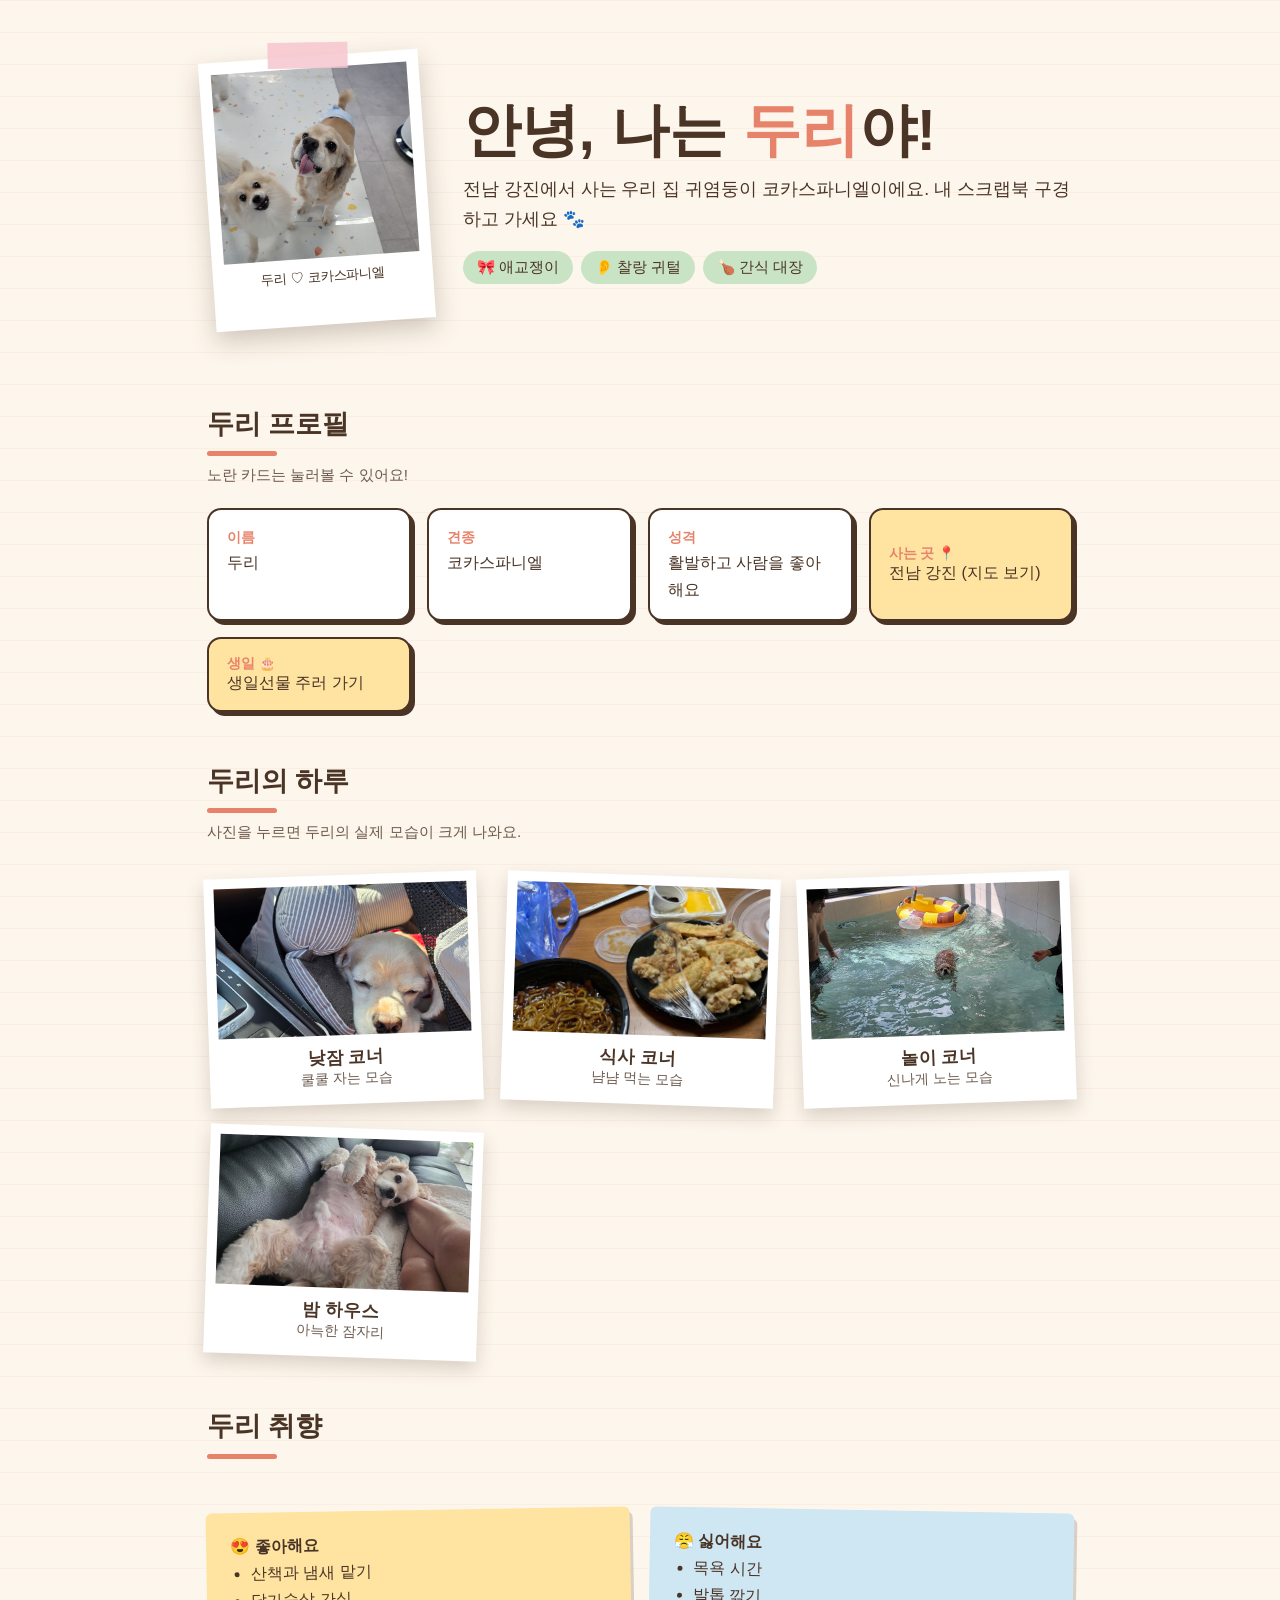
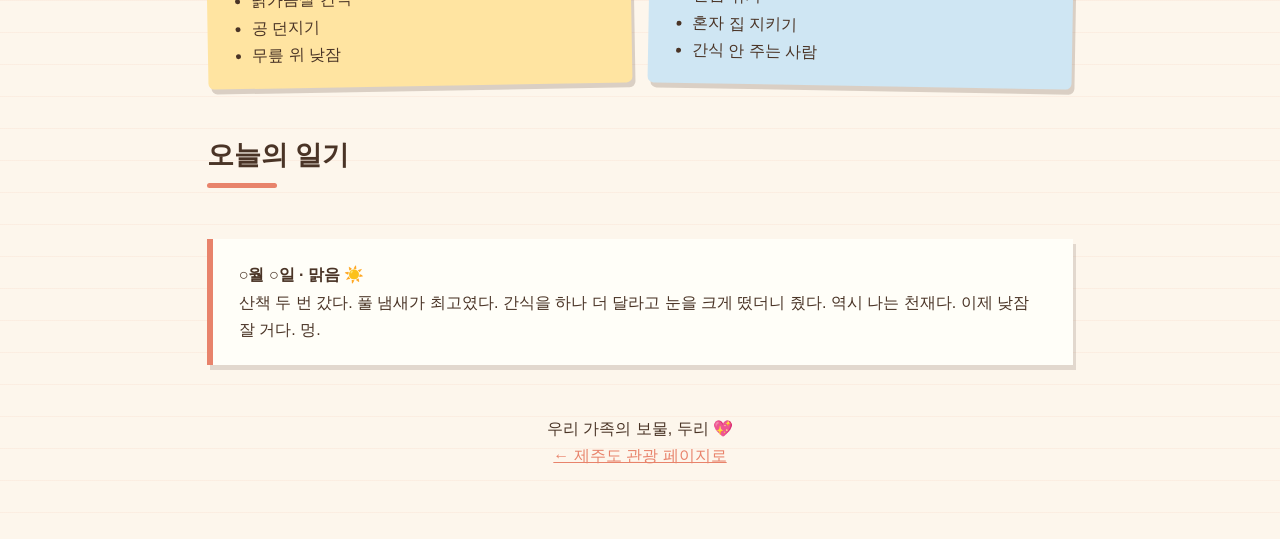
==== duri.html @ 3264d4a4 "Add Duri page with photos" ====
<!DOCTYPE html>
<html lang="ko">
<head>
<meta charset="UTF-8">
<meta name="viewport" content="width=device-width, initial-scale=1">
<title>두리의 스크랩북 🐾</title>
<style>
  :root {
    --paper: #fdf6ec;
    --ink: #4a3426;
    --accent: #e8836b;
    --sky: #cfe6f3;
    --leaf: #c9e4c5;
    --sun: #ffe4a1;
    --rose: #f7c6cf;
  }
  * { box-sizing: border-box; margin: 0; padding: 0; }
  html { scroll-behavior: smooth; }
  body {
    font-family: "Jua", "Malgun Gothic", "Apple SD Gothic Neo", sans-serif;
    color: var(--ink); background: var(--paper); line-height: 1.7;
    background-image: linear-gradient(rgba(232,131,107,.08) 1px, transparent 1px);
    background-size: 100% 32px;
  }
  .wrap { max-width: 1020px; margin: 0 auto; padding: 0 6vw; }

  /* 상단 */
  .top { padding: 56px 0 30px; display: grid; grid-template-columns: 220px 1fr; gap: 36px; align-items: center; }
  .polaroid {
    background: #fff; padding: 12px 12px 36px; box-shadow: 0 10px 24px rgba(74,52,38,.25);
    transform: rotate(-4deg); text-align: center; position: relative;
  }
  .polaroid::before { content: ""; position: absolute; top: -14px; left: 50%; width: 80px; height: 26px; margin-left: -40px; background: rgba(247,198,207,.85); transform: rotate(3deg); }
  .polaroid .pic { height: 190px; background: var(--sun); display: flex; align-items: center; justify-content: center; font-size: 5.5rem; background-size: cover; background-position: center; }
  .polaroid small { display: block; margin-top: 8px; }
  .top h1 { font-size: clamp(2.2rem, 7vw, 3.6rem); line-height: 1.2; }
  .top h1 em { color: var(--accent); font-style: normal; }
  .top p { margin-top: 10px; font-size: 1.1rem; }
  .chips { margin-top: 16px; display: flex; flex-wrap: wrap; gap: 8px; }
  .chip { padding: 4px 14px; border-radius: 999px; background: var(--leaf); font-size: .92rem; }

  h2 { font-size: 1.7rem; margin: 46px 0 6px; }
  h2::after { content: ""; display: block; width: 70px; height: 5px; margin-top: 4px; background: var(--accent); border-radius: 3px; }
  .sub { margin-bottom: 20px; font-size: .95rem; opacity: .8; }

  /* 프로필 */
  .facts { display: grid; grid-template-columns: repeat(auto-fit, minmax(190px, 1fr)); gap: 16px; }
  .fact { background: #fff; border-radius: 14px; padding: 16px 18px; border: 2px solid var(--ink); box-shadow: 4px 4px 0 var(--ink); font-family: inherit; text-align: left; color: inherit; font-size: 1rem; }
  .fact b { display: block; font-size: .85rem; color: var(--accent); }
  button.fact { cursor: pointer; background: var(--sun); transition: transform .15s; }
  button.fact:hover { transform: translate(-2px, -2px) rotate(-1deg); }

  /* 코너 */
  .corners { display: grid; grid-template-columns: repeat(auto-fit, minmax(210px, 1fr)); gap: 24px; padding-top: 10px; }
  .corner { background: #fff; padding: 10px 10px 16px; box-shadow: 0 8px 18px rgba(74,52,38,.2); cursor: pointer; border: 0; font-family: inherit; color: inherit; text-align: center; transition: transform .2s; }
  .corner:nth-child(odd) { transform: rotate(-2deg); }
  .corner:nth-child(even) { transform: rotate(2deg); }
  .corner:hover { transform: rotate(0) scale(1.05); }
  .corner .pic { height: 150px; display: flex; align-items: center; justify-content: center; font-size: 3.4rem; background-size: cover; background-position: center; }
  .corner:nth-child(1) .pic { background-color: var(--rose); }
  .corner:nth-child(2) .pic { background-color: var(--leaf); }
  .corner:nth-child(3) .pic { background-color: var(--sun); }
  .corner:nth-child(4) .pic { background-color: var(--sky); }
  .corner h3 { margin-top: 10px; font-size: 1.1rem; }
  .corner p { font-size: .88rem; opacity: .8; }

  /* 일기/좋아요 */
  .two { display: grid; grid-template-columns: 1fr 1fr; gap: 18px; }
  .note { padding: 20px 24px; border-radius: 6px; box-shadow: 3px 5px 0 rgba(74,52,38,.2); }
  .note.a { background: var(--sun); transform: rotate(-1deg); }
  .note.b { background: var(--sky); transform: rotate(1deg); }
  .note li { margin-left: 20px; }
  .diary { background: #fffef8; padding: 22px 26px; border-left: 6px solid var(--accent); box-shadow: 3px 5px 0 rgba(74,52,38,.15); }

  footer { text-align: center; padding: 50px 0 70px; }
  footer a { color: var(--accent); text-decoration: underline; }

  /* 팝업 */
  .modal { position: fixed; inset: 0; z-index: 50; display: none; align-items: center; justify-content: center; padding: 16px; background: rgba(74,52,38,.7); }
  .modal.open { display: flex; }
  .mbox { position: relative; width: min(680px, 100%); max-height: 92vh; overflow: auto; background: var(--paper); border-radius: 12px; padding: 24px; animation: pop .25s ease; }
  @keyframes pop { from { transform: scale(.85) rotate(-2deg); opacity: 0; } }
  .close { position: absolute; top: 10px; right: 12px; width: 34px; height: 34px; border: 2px solid var(--ink); border-radius: 50%; background: #fff; cursor: pointer; }
  .mbox h3 { font-size: 1.5rem; margin-bottom: 12px; padding-right: 40px; }
  .mbox img { display: block; width: 100%; border: 10px solid #fff; box-shadow: 0 6px 16px rgba(0,0,0,.25); }
  .mbox iframe { width: 100%; height: 380px; border: 0; }
  .cap { margin-top: 12px; text-align: center; }
  .empty { padding: 40px 18px; text-align: center; border: 3px dashed var(--accent); background: #fff; }
  .empty code { background: var(--sun); padding: 2px 8px; border-radius: 6px; }
  .gifts { display: grid; grid-template-columns: repeat(auto-fit, minmax(110px, 1fr)); gap: 12px; margin: 14px 0; }
  .gift { padding: 14px 6px; border: 2px solid var(--ink); border-radius: 12px; background: #fff; box-shadow: 3px 3px 0 var(--ink); font-family: inherit; font-size: 1rem; cursor: pointer; transition: transform .15s; }
  .gift:hover { transform: translate(-2px, -2px); }
  .gift span { display: block; font-size: 2.2rem; }
  .reaction { min-height: 100px; padding: 16px; background: var(--sun); text-align: center; border-radius: 12px; }
  .reaction .big { display: block; font-size: 3rem; animation: bob 1s ease-in-out infinite; }
  @keyframes bob { 50% { transform: translateY(-8px); } }

  @media (max-width: 640px) {
    .top { grid-template-columns: 1fr; text-align: center; }
    .polaroid { max-width: 220px; margin: 0 auto; }
    .chips { justify-content: center; }
    .two { grid-template-columns: 1fr; }
  }
</style>
</head>
<body>
<div class="wrap">

  <header class="top">
    <div class="polaroid">
      <div class="pic" id="mainpic">🐶</div>
      <small>두리 ♡ 코카스파니엘</small>
    </div>
    <div>
      <h1>안녕, 나는 <em>두리</em>야!</h1>
      <p>전남 강진에서 사는 우리 집 귀염둥이 코카스파니엘이에요. 내 스크랩북 구경하고 가세요 🐾</p>
      <div class="chips"><span class="chip">🎀 애교쟁이</span><span class="chip">👂 찰랑 귀털</span><span class="chip">🍗 간식 대장</span></div>
    </div>
  </header>

  <h2>두리 프로필</h2>
  <p class="sub">노란 카드는 눌러볼 수 있어요!</p>
  <div class="facts">
    <div class="fact"><b>이름</b>두리</div>
    <div class="fact"><b>견종</b>코카스파니엘</div>
    <div class="fact"><b>성격</b>활발하고 사람을 좋아해요</div>
    <button class="fact" onclick="openMap()"><b>사는 곳 📍</b>전남 강진 (지도 보기)</button>
    <button class="fact" onclick="openGift()"><b>생일 🎂</b>생일선물 주러 가기</button>
  </div>

  <h2>두리의 하루</h2>
  <p class="sub">사진을 누르면 두리의 실제 모습이 크게 나와요.</p>
  <div class="corners">
    <button class="corner" onclick="openRoom(0)"><div class="pic">🛏️</div><h3>낮잠 코너</h3><p>쿨쿨 자는 모습</p></button>
    <button class="corner" onclick="openRoom(1)"><div class="pic">🥣</div><h3>식사 코너</h3><p>냠냠 먹는 모습</p></button>
    <button class="corner" onclick="openRoom(2)"><div class="pic">🎾</div><h3>놀이 코너</h3><p>신나게 노는 모습</p></button>
    <button class="corner" onclick="openRoom(3)"><div class="pic">🌙</div><h3>밤 하우스</h3><p>아늑한 잠자리</p></button>
  </div>

  <h2>두리 취향</h2>
  <p class="sub">&nbsp;</p>
  <div class="two">
    <div class="note a"><b>😍 좋아해요</b><ul><li>산책과 냄새 맡기</li><li>닭가슴살 간식</li><li>공 던지기</li><li>무릎 위 낮잠</li></ul></div>
    <div class="note b"><b>😤 싫어해요</b><ul><li>목욕 시간</li><li>발톱 깎기</li><li>혼자 집 지키기</li><li>간식 안 주는 사람</li></ul></div>
  </div>

  <h2>오늘의 일기</h2>
  <p class="sub">&nbsp;</p>
  <div class="diary">
    <b>○월 ○일 · 맑음 ☀️</b><br>
    산책 두 번 갔다. 풀 냄새가 최고였다. 간식을 하나 더 달라고 눈을 크게 떴더니 줬다. 역시 나는 천재다. 이제 낮잠 잘 거다. 멍.
  </div>

  <footer>우리 가족의 보물, 두리 💖<br><a href="index.html">← 제주도 관광 페이지로</a></footer>
</div>

<div class="modal" id="modal" onclick="if(event.target===this)closeModal()">
  <div class="mbox">
    <button class="close" onclick="closeModal()" aria-label="닫기">✕</button>
    <div id="mc"></div>
  </div>
</div>

<script>
  // 두리 실제 사진은 photos 폴더에 아래 이름으로 넣어주세요
  var ROOMS = [
    { t: "😴 낮잠 코너", p: "photos/nap.jpg",   c: "쿨쿨... 낮잠 자는 두리" },
    { t: "🍗 식사 코너", p: "photos/eat.jpg",   c: "냠냠! 맛있게 먹는 두리" },
    { t: "🎾 놀이 코너", p: "photos/play.jpg",  c: "신나게 노는 두리" },
    { t: "🌙 밤 하우스", p: "photos/night.jpg", c: "아늑한 밤 하우스의 두리" }
  ];
  var modal = document.getElementById("modal"), mc = document.getElementById("mc");
  function show(h) { mc.innerHTML = h; modal.classList.add("open"); }
  function closeModal() { modal.classList.remove("open"); mc.innerHTML = ""; }
  document.addEventListener("keydown", function (e) { if (e.key === "Escape") closeModal(); });

  function openRoom(i) {
    var r = ROOMS[i];
    show('<h3>' + r.t + '</h3><img src="' + r.p + '" alt="' + r.c +
      '" onerror="this.outerHTML=\'<div class=empty>🐶📷<br>아직 사진이 없어요!<br><code>' + r.p + '</code> 로 두리 사진을 넣어주세요</div>\'">' +
      '<p class="cap">' + r.c + '</p>');
  }
  function openMap() {
    show('<h3>📍 두리가 사는 곳: 전라남도 강진</h3>' +
      '<iframe src="https://www.google.com/maps?q=%EC%A0%84%EB%82%A8+%EA%B0%95%EC%A7%84&output=embed" loading="lazy" allowfullscreen></iframe>' +
      '<p class="cap">청자와 남도 바다의 고장, 강진 🐾</p>');
  }

  var GIFTS = [
    { e: "🍗", n: "닭가슴살", r: "꼬리 붕붕! 냠냠냠 😋", d: "🐶" },
    { e: "🎾", n: "테니스공", r: "던져줘 던져줘! 🎾", d: "🐕" },
    { e: "🧸", n: "곰인형", r: "새 친구다! 하루종일 물고 다닐래 🥰", d: "🐶" },
    { e: "🦴", n: "뼈 간식", r: "소중하니까 숨겨둘 거야 🤫", d: "🐕" },
    { e: "🎀", n: "리본", r: "나 예뻐? 귀에 달아줘! 💖", d: "🐩" },
    { e: "🎂", n: "강아지 케이크", r: "생일 축하해 두리야! 🎉", d: "🥳" }
  ], given = 0;
  function openGift() {
    given = 0;
    show('<h3>🎁 두리 생일선물 주기</h3><p>주고 싶은 선물을 골라 보세요!</p><div class="gifts">' +
      GIFTS.map(function (g, i) { return '<button class="gift" onclick="giveGift(' + i + ')"><span>' + g.e + '</span>' + g.n + '</button>'; }).join("") +
      '</div><div class="reaction" id="rx">선물을 눌러주세요 👆</div>');
  }
  function giveGift(i) {
    var g = GIFTS[i]; given++;
    document.getElementById("rx").innerHTML = '<span class="big">' + g.d + '</span>' + g.r + '<br><small>받은 선물: ' + given + '개 🎉</small>';
  }

  // 사진이 있으면 썸네일로 사용
  function useThumb(el, src) {
    var im = new Image();
    im.onload = function () { el.style.backgroundImage = "url(" + src + ")"; el.textContent = ""; };
    im.src = src;
  }
  document.querySelectorAll(".corner .pic").forEach(function (el, i) { useThumb(el, ROOMS[i].p); });
  useThumb(document.getElementById("mainpic"), "photos/duri.jpg"); // 대표 사진
</script>
</body>
</html>
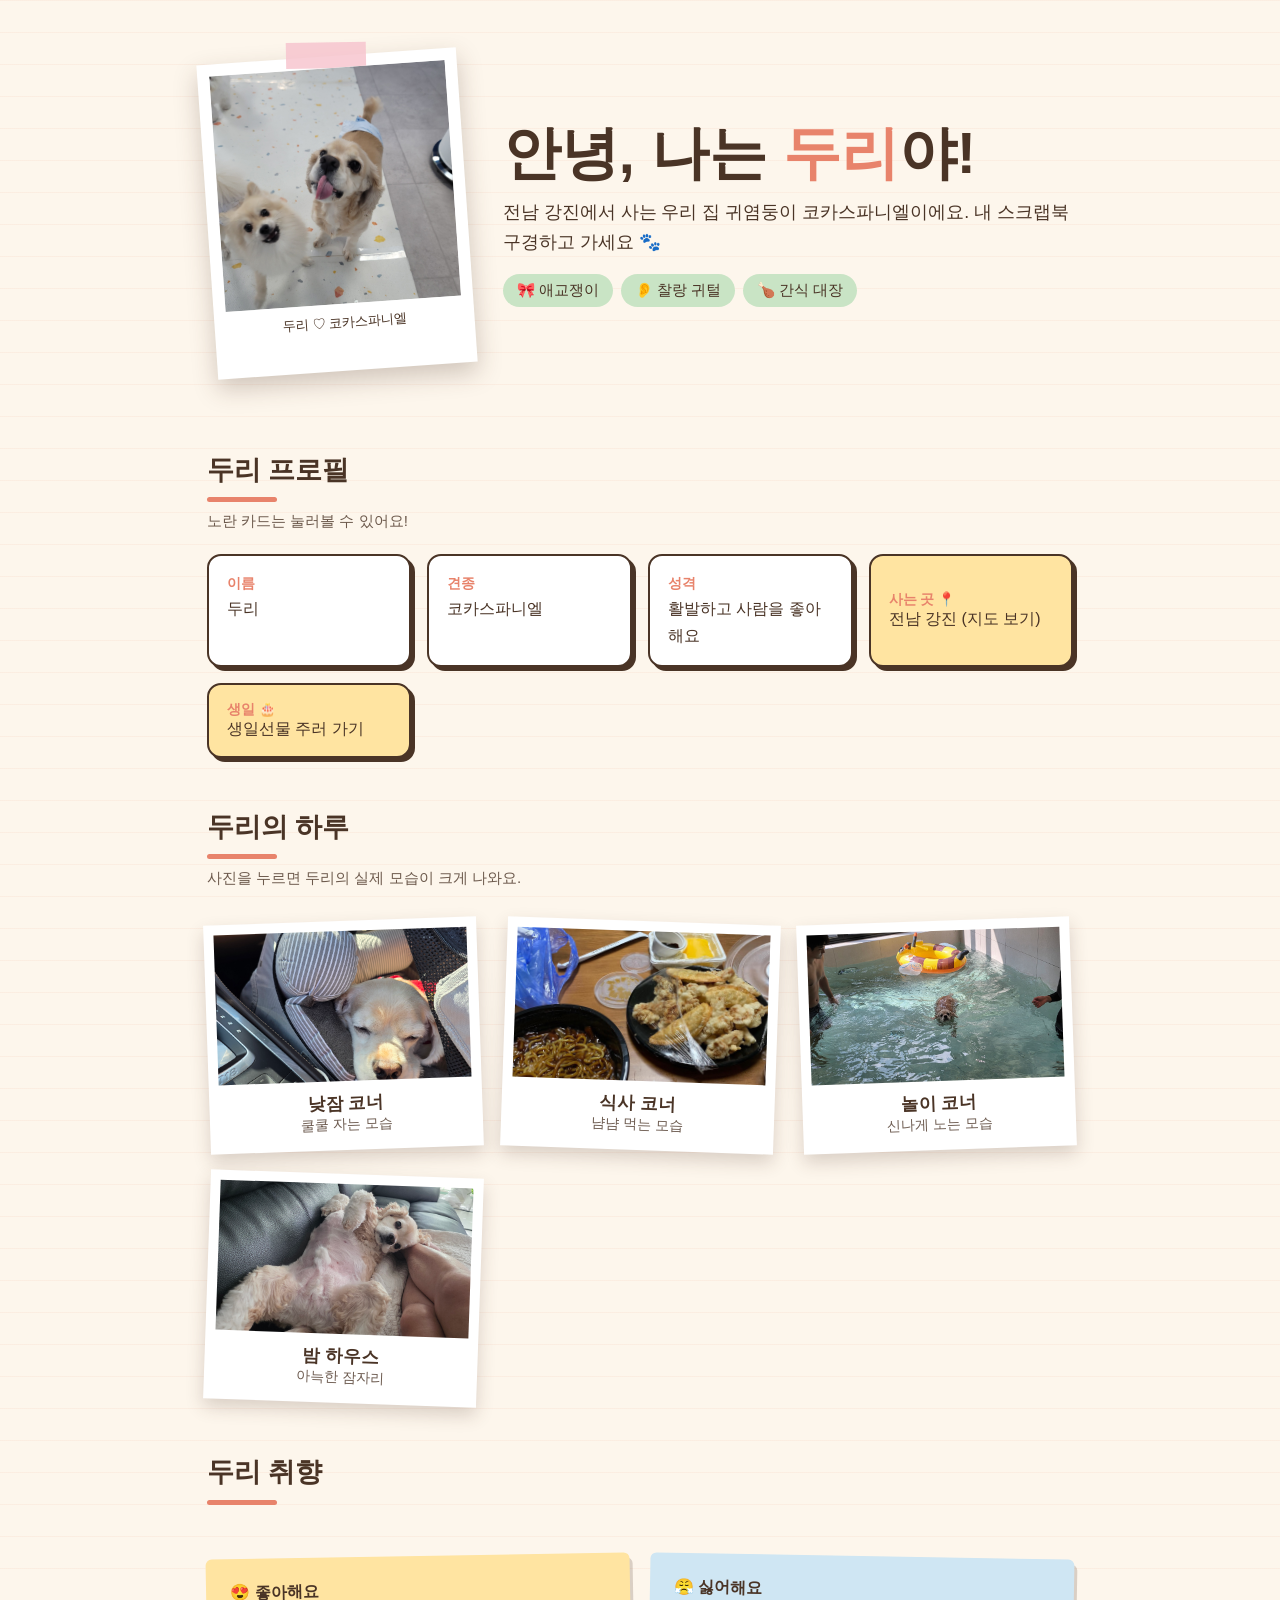
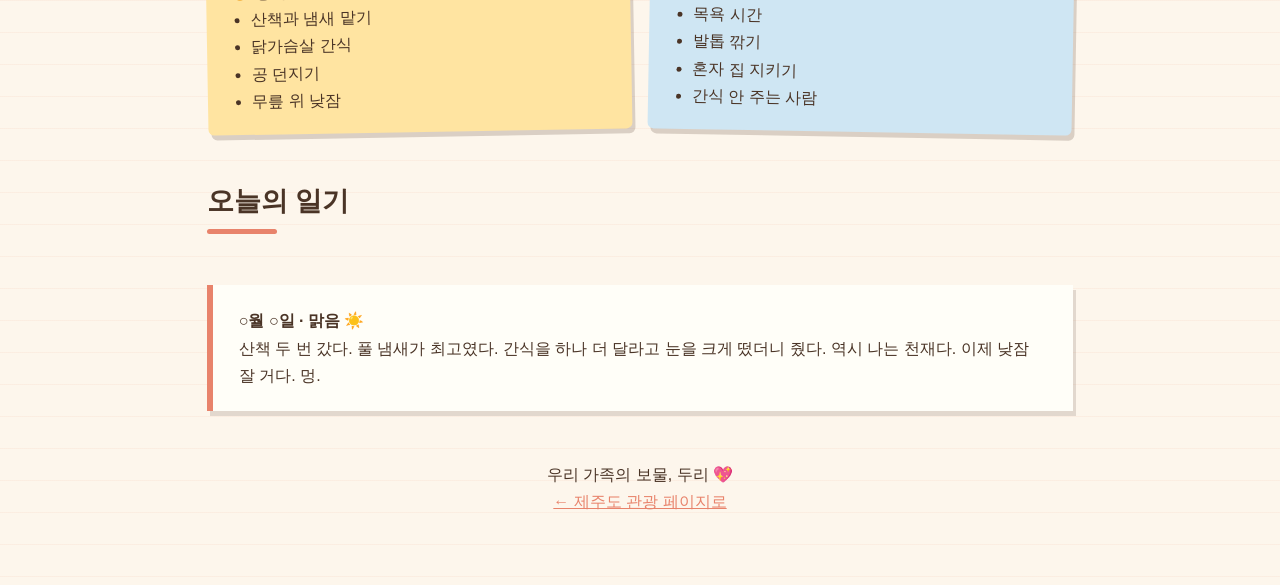
==== commit 9188cd92: "first commit" ====
--- a/duri.html
+++ b/duri.html
@@ -25,7 +25,51 @@
   .wrap { max-width: 1020px; margin: 0 auto; padding: 0 6vw; }
 
   /* 상단 */
-  .top { padding: 56px 0 30px; display: grid; grid-template-columns: 220px 1fr; gap: 36px; align-items: center; }
+  /* 움직이는 사진: 같은 사진을 겹쳐 머리 부분만 부드럽게 오려 움직입니다 */
+  .live { position: relative; aspect-ratio: 1 / 1; overflow: hidden; background: #eee; }
+  .live img { position: absolute; inset: 0; width: 100%; height: 100%; object-fit: cover; display: block; }
+  .live .base { animation: breathe 5s ease-in-out infinite; transform-origin: 50% 70%; }
+  .live .layer { will-change: transform; }
+  /* 두리 머리: 갸우뚱 + 끄덕 */
+  .duri-head {
+    -webkit-mask-image: radial-gradient(ellipse 21% 21% at 54% 47%, #000 55%, transparent 100%);
+            mask-image: radial-gradient(ellipse 21% 21% at 54% 47%, #000 55%, transparent 100%);
+    transform-origin: 56% 72%;
+    animation: tilt 3.2s ease-in-out infinite;
+  }
+  /* 두리 혀: 낼름낼름 */
+  .duri-tongue {
+    -webkit-mask-image: radial-gradient(ellipse 7% 8% at 45.5% 50%, #000 50%, transparent 100%);
+            mask-image: radial-gradient(ellipse 7% 8% at 45.5% 50%, #000 50%, transparent 100%);
+    transform-origin: 45.5% 47%;
+    animation: lick 1.1s ease-in-out infinite, tilt 3.2s ease-in-out infinite;
+  }
+  /* 포메라니안 머리: 신나서 까딱까딱 */
+  .pom-head {
+    -webkit-mask-image: radial-gradient(ellipse 20% 19% at 17% 62%, #000 55%, transparent 100%);
+            mask-image: radial-gradient(ellipse 20% 19% at 17% 62%, #000 55%, transparent 100%);
+    transform-origin: 14% 82%;
+    animation: bounce 1.4s ease-in-out infinite;
+  }
+  @keyframes breathe { 50% { transform: scale(1.04); } }
+  @keyframes tilt {
+    0%, 100% { transform: rotate(-3.5deg) translateY(0); }
+    50%      { transform: rotate(3.5deg) translateY(-6px); }
+  }
+  @keyframes lick {
+    0%, 100% { scale: 1 1; }
+    50%      { scale: 1.12 1.22; }
+  }
+  @keyframes bounce {
+    0%, 100% { transform: rotate(-5deg) translateY(0); }
+    30%      { transform: rotate(4deg) translateY(-9px); }
+    60%      { transform: rotate(-2deg) translateY(-3px); }
+  }
+  @media (prefers-reduced-motion: reduce) {
+    .live .base, .live .layer { animation: none; }
+  }
+
+  .top { padding: 56px 0 30px; display: grid; grid-template-columns: 260px 1fr; gap: 36px; align-items: center; }
   .polaroid {
     background: #fff; padding: 12px 12px 36px; box-shadow: 0 10px 24px rgba(74,52,38,.25);
     transform: rotate(-4deg); text-align: center; position: relative;
@@ -97,7 +141,7 @@
 
   @media (max-width: 640px) {
     .top { grid-template-columns: 1fr; text-align: center; }
-    .polaroid { max-width: 220px; margin: 0 auto; }
+    .polaroid { max-width: 260px; margin: 0 auto; }
     .chips { justify-content: center; }
     .two { grid-template-columns: 1fr; }
   }
@@ -108,7 +152,12 @@
 
   <header class="top">
     <div class="polaroid">
-      <div class="pic" id="mainpic">🐶</div>
+      <div class="live" aria-label="두리와 친구 포메라니안이 움직이는 사진">
+        <img class="base" src="photos/duri.jpg" alt="두리와 포메라니안">
+        <img class="layer duri-head" src="photos/duri.jpg" alt="" aria-hidden="true">
+        <img class="layer duri-tongue" src="photos/duri.jpg" alt="" aria-hidden="true">
+        <img class="layer pom-head" src="photos/duri.jpg" alt="" aria-hidden="true">
+      </div>
       <small>두리 ♡ 코카스파니엘</small>
     </div>
     <div>
@@ -212,7 +261,6 @@
     im.src = src;
   }
   document.querySelectorAll(".corner .pic").forEach(function (el, i) { useThumb(el, ROOMS[i].p); });
-  useThumb(document.getElementById("mainpic"), "photos/duri.jpg"); // 대표 사진
 </script>
 </body>
 </html>
